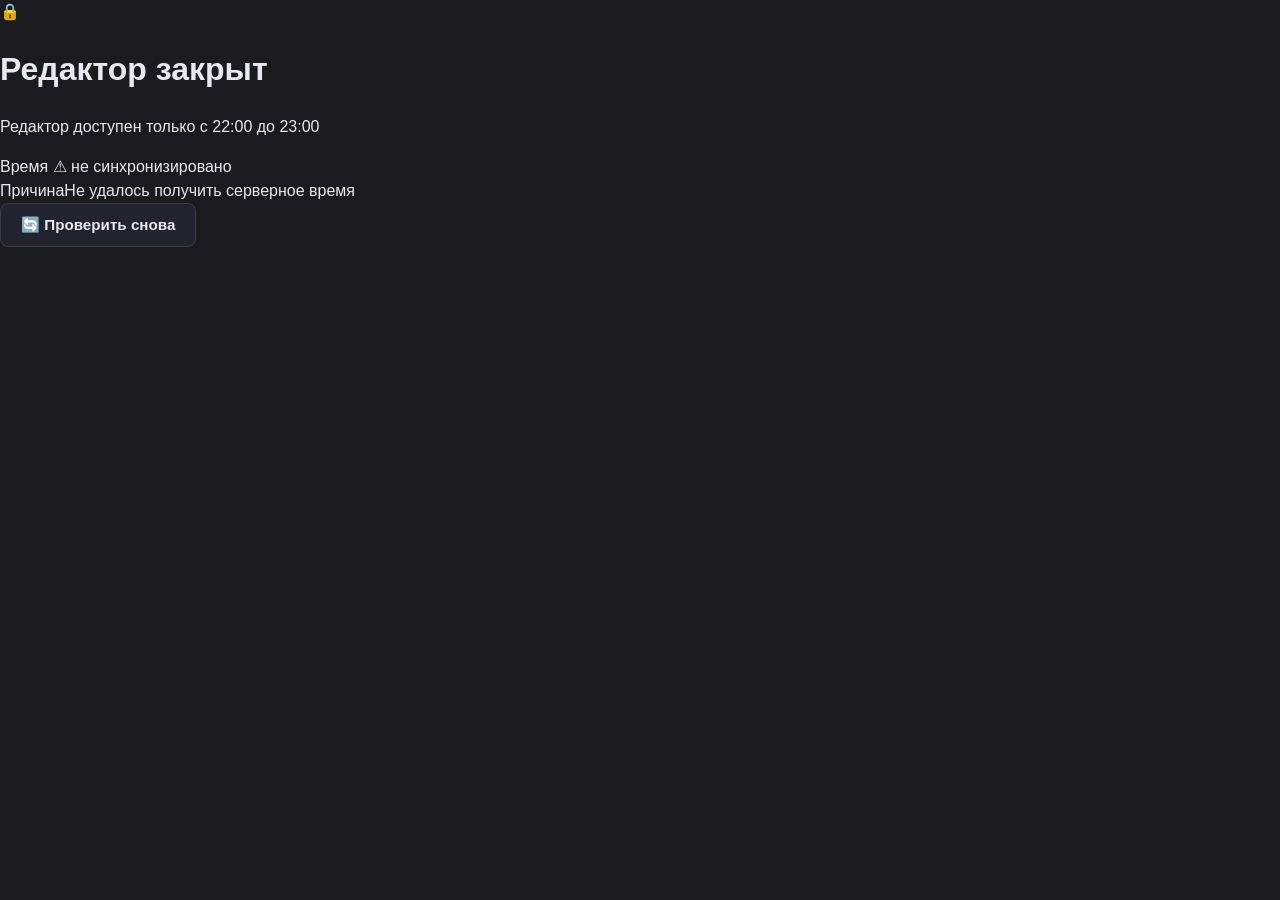
==== editor/index.html @ 266f0610 "Add files via upload 1" ====
<!DOCTYPE html>
<html lang="ru">
<head>
<meta charset="UTF-8">
<meta name="viewport" content="width=device-width, initial-scale=1.0, viewport-fit=cover">
<meta name="theme-color" content="#3454b4">
<title>Редактор правил доступа</title>
<link rel="stylesheet" href="editor.css">
</head>
<body>

<!-- ============================================ -->
<!-- ЭКРАН БЛОКИРОВКИ (показывается вне расписания) -->
<!-- ============================================ -->
<div id="lock-screen" class="lock-screen hidden">
    <div class="lock-card">
        <div class="lock-icon">🔒</div>
        <h1>Редактор закрыт</h1>
        <p id="lock-message">Редактор доступен только с 22:00 до 23:00</p>

        <div id="lock-details" class="lock-details"></div>

        <div id="lock-override" class="lock-override hidden">
            <input type="password" id="lock-password" placeholder="Пароль для входа" autocomplete="off">
            <button id="lock-submit" class="btn btn-primary">Открыть</button>
            <p id="lock-error" class="lock-error"></p>
        </div>

        <button id="lock-retry" class="btn btn-secondary">🔄 Проверить снова</button>
    </div>
</div>

<!-- ============================================ -->
<!-- РЕДАКТОР (скрыт до успешной проверки)         -->
<!-- ============================================ -->
<div id="editor-root" class="hidden">

    <header class="editor-header">
        <div class="editor-title">
            <span class="editor-logo">⚙️</span>
            <div>
                <h1>Редактор правил</h1>
                <p>Настройка сайтов, геоточек, расписаний, тестов</p>
            </div>
        </div>
        <div class="editor-toolbar">
            <button id="btn-import" class="btn btn-secondary">📥 Импорт</button>
            <button id="btn-export" class="btn btn-primary">📤 Экспорт</button>
            <button id="btn-preview" class="btn btn-secondary">👁 Предпросмотр</button>
        </div>
        <input type="file" id="file-import" accept=".json" multiple hidden>
    </header>

    <nav class="tabs-nav">
        <button class="tab-btn active" data-tab="sites">🌐 Сайты</button>
        <button class="tab-btn" data-tab="geopoints">📍 Геоточки</button>
        <button class="tab-btn" data-tab="schedules">🕐 Расписания</button>
        <button class="tab-btn" data-tab="testsets">📋 Наборы тестов</button>
        <button class="tab-btn" data-tab="tests">📚 Тесты</button>
        <button class="tab-btn" data-tab="password">🔒 Пароли</button>
    </nav>

    <main>
        <section id="tab-sites"     class="tab-panel active"></section>
        <section id="tab-geopoints" class="tab-panel"></section>
        <section id="tab-schedules" class="tab-panel"></section>
        <section id="tab-testsets"  class="tab-panel"></section>
        <section id="tab-tests"     class="tab-panel"></section>
        <section id="tab-password"  class="tab-panel"></section>
    </main>

    <div id="modal" class="modal hidden">
        <div class="modal-content">
            <button class="modal-close" id="modal-close">✕</button>
            <h2 id="modal-title"></h2>
            <form id="modal-form"></form>
        </div>
    </div>

    <div id="preview" class="modal hidden">
        <div class="modal-content wide">
            <button class="modal-close" id="preview-close">✕</button>
            <h2>Предпросмотр JSON</h2>
            <div id="preview-body"></div>
        </div>
    </div>

</div>

<!-- Тосты — вне editor-root, чтобы показываться и на экране блокировки -->
<div id="toast-root"></div>

<script src="editor.js"></script>
</body>
</html>
---- editor/editor.css ----
/* ============================================
   ПЕРЕМЕННЫЕ
   ============================================ */
:root {
    --bg: #1a1a1f;
    --bg-2: #232330;
    --card: #2a2a35;
    --card-hover: #34344a;
    --text: #e8e8f0;
    --muted: #9a9ab0;
    --dim: #6a6a80;
    --accent: #5b7cfa;
    --accent-hover: #4a6ae0;
    --success: #22c55e;
    --success-bg: rgba(34, 197, 94, 0.12);
    --warning: #fbbf24;
    --warning-bg: rgba(251, 191, 36, 0.12);
    --error: #ef4444;
    --error-bg: rgba(239, 68, 68, 0.12);
    --info: #60a5fa;
    --info-bg: rgba(96, 165, 250, 0.12);
    --border: #3a3a48;
    --shadow: 0 4px 16px rgba(0, 0, 0, 0.4);
    --radius: 12px;
    --radius-sm: 8px;
    --radius-xs: 6px;
    --transition: 0.2s cubic-bezier(0.4, 0, 0.2, 1);
    --safe-top: env(safe-area-inset-top, 0);
    --safe-bottom: env(safe-area-inset-bottom, 0);
}

* { box-sizing: border-box; -webkit-tap-highlight-color: transparent; }

html, body { height: 100%; }

body {
    font-family: -apple-system, BlinkMacSystemFont, 'Segoe UI', Roboto, sans-serif;
    background: var(--bg);
    color: var(--text);
    margin: 0;
    padding: 0;
    line-height: 1.5;
    -webkit-font-smoothing: antialiased;
    overflow-x: hidden;
}

.hidden { display: none !important; }

/* ============================================
   ВЕРХНЯЯ ПАНЕЛЬ
   ============================================ */
.app-header {
    position: sticky;
    top: 0;
    z-index: 50;
    background: var(--bg-2);
    border-bottom: 1px solid var(--border);
    padding: calc(12px + var(--safe-top)) 16px 12px;
    display: flex;
    justify-content: space-between;
    align-items: center;
}

.app-title {
    display: flex;
    align-items: center;
    gap: 8px;
    font-size: 1.1rem;
    font-weight: 700;
    color: #fff;
}

.app-logo { font-size: 1.3rem; }

.time-status {
    font-size: 0.72rem;
    font-family: ui-monospace, 'SF Mono', Consolas, monospace;
    padding: 4px 10px;
    border-radius: 12px;
    background: rgba(255,255,255,0.05);
    color: var(--muted);
    transition: all var(--transition);
}
.time-status.ok    { background: var(--success-bg); color: var(--success); }
.time-status.error { background: var(--error-bg);   color: var(--error); }

/* ============================================
   ВКЛАДКИ
   ============================================ */
.tabs-nav {
    position: sticky;
    top: calc(56px + var(--safe-top));
    z-index: 49;
    display: flex;
    background: var(--bg-2);
    border-bottom: 1px solid var(--border);
    overflow-x: auto;
    scrollbar-width: none;
}
.tabs-nav::-webkit-scrollbar { display: none; }

.nav-tab {
    flex: 1;
    min-width: 80px;
    padding: 12px 16px;
    background: transparent;
    border: none;
    border-bottom: 2px solid transparent;
    color: var(--muted);
    font-size: 0.85rem;
    font-weight: 600;
    cursor: pointer;
    font-family: inherit;
    white-space: nowrap;
    transition: all var(--transition);
}
.nav-tab:hover { color: var(--text); }
.nav-tab.active {
    color: var(--accent);
    border-bottom-color: var(--accent);
}

/* ============================================
   ЭКРАНЫ
   ============================================ */
.screen {
    display: none;
    padding: 16px;
    padding-bottom: calc(24px + var(--safe-bottom));
    max-width: 800px;
    margin: 0 auto;
    animation: fadeIn 0.2s ease;
}
.screen.active { display: block; }

.screen-full { max-width: 800px; margin: 0 auto; }

@keyframes fadeIn {
    from { opacity: 0; transform: translateY(4px); }
    to   { opacity: 1; transform: translateY(0); }
}

.screen-header { margin-bottom: 20px; }
.screen-header h1 {
    font-size: 1.4rem;
    color: #fff;
    margin: 0 0 4px;
}
.screen-header p {
    color: var(--muted);
    font-size: 0.9rem;
    margin: 0 0 8px;
}

/* ============================================
   АККОРДЕОН КАТЕГОРИЙ
   ============================================ */
.category-section {
    margin-bottom: 12px;
    border: 1px solid var(--border);
    border-radius: var(--radius);
    background: var(--card);
    overflow: hidden;
    transition: border-color var(--transition);
}
.category-section.open { border-color: var(--accent); }

.category-header {
    width: 100%;
    display: flex;
    align-items: center;
    gap: 12px;
    padding: 16px 18px;
    background: var(--card);
    color: #fff;
    border: none;
    font-size: 1rem;
    font-weight: 600;
    cursor: pointer;
    text-align: left;
    font-family: inherit;
    transition: background var(--transition);
}
.category-header:hover { background: var(--card-hover); }
.cat-icon { font-size: 1.2rem; }
.cat-name { flex: 1; }
.cat-count {
    font-size: 0.75rem;
    color: var(--muted);
    background: rgba(255,255,255,0.05);
    padding: 3px 8px;
    border-radius: 10px;
}
.arrow {
    font-size: 0.7rem;
    color: var(--accent);
    transition: transform 0.2s ease;
}
.category-section.open .arrow { transform: rotate(180deg); }

.topic-list {
    display: grid;
    grid-template-columns: repeat(auto-fill, minmax(240px, 1fr));
    gap: 8px;
    padding: 0 16px 16px;
    max-height: 2000px;
    overflow: hidden;
    transition: max-height 0.3s ease, padding 0.3s ease, opacity 0.3s ease;
    opacity: 1;
}
.topic-list.collapsed {
    max-height: 0;
    padding-top: 0;
    padding-bottom: 0;
    opacity: 0;
    pointer-events: none;
}

.topic-btn {
    display: flex;
    flex-direction: column;
    gap: 4px;
    background: var(--bg-2);
    color: var(--text);
    border: 1px solid var(--border);
    padding: 12px 14px;
    border-radius: var(--radius-sm);
    font-size: 0.9rem;
    font-weight: 500;
    cursor: pointer;
    text-align: left;
    font-family: inherit;
    transition: all var(--transition);
}
.topic-btn:hover {
    background: var(--card-hover);
    border-color: var(--accent);
    transform: translateY(-1px);
}
.topic-btn .topic-name { color: #fff; font-weight: 600; }
.topic-btn .topic-used-for {
    font-size: 0.72rem;
    color: var(--dim);
}
.topic-btn.passed {
    border-color: var(--success);
    background: var(--success-bg);
}
.topic-btn.passed .topic-name::after {
    content: ' ✓';
    color: var(--success);
}

/* ============================================
   КАРТОЧКИ САЙТОВ
   ============================================ */
.sites-list { display: flex; flex-direction: column; gap: 12px; }

.site-card {
    background: var(--card);
    border: 1px solid var(--border);
    border-radius: var(--radius);
    padding: 16px;
    transition: all var(--transition);
    position: relative;
}
.site-card:hover { border-color: var(--accent); }
.site-card.locked { opacity: 0.7; }
.site-card.ready { border-color: rgba(34, 197, 94, 0.4); }

.site-header {
    display: flex;
    gap: 12px;
    align-items: flex-start;
    margin-bottom: 12px;
}

.site-icon {
    font-size: 2rem;
    flex-shrink: 0;
    width: 48px;
    height: 48px;
    display: flex;
    align-items: center;
    justify-content: center;
    background: var(--bg-2);
    border-radius: var(--radius-sm);
}

.site-info { flex: 1; min-width: 0; }
.site-name {
    font-size: 1.05rem;
    font-weight: 600;
    color: #fff;
    margin-bottom: 4px;
    display: flex;
    align-items: center;
    gap: 8px;
    flex-wrap: wrap;
}
.site-url {
    font-size: 0.8rem;
    color: var(--dim);
    overflow: hidden;
    text-overflow: ellipsis;
    white-space: nowrap;
}

/* Статус-индикаторы */
.site-status {
    display: flex;
    flex-wrap: wrap;
    gap: 6px;
    margin-bottom: 12px;
}

.status-chip {
    display: inline-flex;
    align-items: center;
    gap: 4px;
    padding: 4px 10px;
    border-radius: 20px;
    font-size: 0.75rem;
    font-weight: 500;
    background: var(--bg-2);
    color: var(--muted);
    border: 1px solid var(--border);
}
.status-chip.ok      { background: var(--success-bg); color: var(--success); border-color: rgba(34,197,94,0.3); }
.status-chip.warn    { background: var(--warning-bg); color: var(--warning); border-color: rgba(251,191,36,0.3); }
.status-chip.error   { background: var(--error-bg);   color: var(--error);   border-color: rgba(239,68,68,0.3); }
.status-chip.info    { background: var(--info-bg);    color: var(--info);    border-color: rgba(96,165,250,0.3); }

/* Прогресс-бар лимита */
.limit-bar {
    height: 6px;
    background: var(--bg-2);
    border-radius: 3px;
    overflow: hidden;
    margin: 8px 0 12px;
    position: relative;
}
.limit-bar-fill {
    height: 100%;
    background: linear-gradient(90deg, var(--success), #16a34a);
    border-radius: 3px;
    transition: width 0.4s ease, background 0.3s;
    width: 0%;
}
.limit-bar-fill.warn  { background: linear-gradient(90deg, var(--warning), #d97706); }
.limit-bar-fill.over  { background: linear-gradient(90deg, var(--error), #b91c1c); }

/* Действия на карточке */
.site-actions {
    display: flex;
    gap: 8px;
    margin-top: 4px;
}

.site-open-btn {
    flex: 1;
    padding: 12px 20px;
    background: linear-gradient(135deg, #5b7cfa, #764ba2);
    color: #fff;
    border: none;
    border-radius: var(--radius-sm);
    font-weight: 600;
    font-size: 0.95rem;
    cursor: pointer;
    font-family: inherit;
    transition: all var(--transition);
}
.site-open-btn:hover:not(:disabled) {
    transform: translateY(-1px);
    box-shadow: 0 6px 20px rgba(91, 124, 250, 0.3);
}
.site-open-btn:disabled {
    background: #444;
    cursor: not-allowed;
    opacity: 0.6;
    transform: none;
    box-shadow: none;
}

.site-details-btn {
    padding: 12px 16px;
    background: var(--bg-2);
    color: var(--text);
    border: 1px solid var(--border);
    border-radius: var(--radius-sm);
    font-weight: 600;
    font-size: 0.9rem;
    cursor: pointer;
    font-family: inherit;
    transition: all var(--transition);
}
.site-details-btn:hover { background: var(--card-hover); border-color: var(--accent); }

/* ============================================
   СВОДКА
   ============================================ */
.summary-list { display: flex; flex-direction: column; gap: 10px; margin-bottom: 20px; }

.summary-item {
    background: var(--card);
    border: 1px solid var(--border);
    border-radius: var(--radius);
    padding: 14px;
    display: flex;
    align-items: center;
    gap: 12px;
}
.summary-icon { font-size: 1.5rem; flex-shrink: 0; }
.summary-body { flex: 1; min-width: 0; }
.summary-name { font-weight: 600; color: #fff; margin-bottom: 4px; }
.summary-stats {
    display: flex;
    justify-content: space-between;
    font-size: 0.8rem;
    color: var(--muted);
    margin-bottom: 6px;
}
.summary-bar {
    height: 4px;
    background: var(--bg-2);
    border-radius: 2px;
    overflow: hidden;
}
.summary-bar-fill {
    height: 100%;
    background: linear-gradient(90deg, var(--accent), #764ba2);
    transition: width 0.3s ease;
}
.summary-bar-fill.over { background: linear-gradient(90deg, var(--error), #b91c1c); }

.summary-empty {
    text-align: center;
    color: var(--dim);
    padding: 40px 20px;
    border: 1px dashed var(--border);
    border-radius: var(--radius);
}

.summary-total {
    background: var(--card);
    border: 1px solid var(--border);
    border-radius: var(--radius);
    padding: 16px;
    margin-bottom: 20px;
    display: flex;
    justify-content: space-between;
    align-items: center;
}
.summary-total-label { color: var(--muted); font-size: 0.9rem; }
.summary-total-value { font-size: 1.4rem; font-weight: 700; color: #fff; }

/* ============================================
   НАСТРОЙКИ
   ============================================ */
.settings-group {
    background: var(--card);
    border: 1px solid var(--border);
    border-radius: var(--radius);
    padding: 16px;
    margin-bottom: 16px;
}
.settings-group h3 {
    margin: 0 0 12px;
    font-size: 1rem;
    color: #fff;
}
.settings-group .hint {
    font-size: 0.8rem;
    color: var(--muted);
    margin: 0 0 12px;
}

.diag-row {
    display: flex;
    justify-content: space-between;
    gap: 12px;
    padding: 8px 0;
    border-bottom: 1px solid var(--border);
    font-size: 0.85rem;
}
.diag-row:last-child { border-bottom: none; }
.diag-row span { color: var(--muted); flex-shrink: 0; }
.diag-row code {
    font-family: ui-monospace, 'SF Mono', Consolas, monospace;
    color: var(--text);
    background: var(--bg-2);
    padding: 2px 8px;
    border-radius: 4px;
    font-size: 0.78rem;
    overflow: hidden;
    text-overflow: ellipsis;
    max-width: 60%;
    white-space: nowrap;
}

.mark-tests-list {
    display: flex;
    flex-direction: column;
    gap: 6px;
    max-height: 260px;
    overflow-y: auto;
}
.mark-test-row {
    display: flex;
    align-items: center;
    gap: 10px;
    padding: 8px 10px;
    background: var(--bg-2);
    border-radius: var(--radius-xs);
    font-size: 0.85rem;
}
.mark-test-row input { accent-color: var(--accent); }
.mark-test-row label { flex: 1; cursor: pointer; }

/* ============================================
   КНОПКИ
   ============================================ */
.btn {
    padding: 12px 20px;
    border: none;
    border-radius: var(--radius-sm);
    font-weight: 600;
    font-size: 0.95rem;
    cursor: pointer;
    font-family: inherit;
    transition: all var(--transition);
}
.btn-primary { background: var(--accent); color: #fff; }
.btn-primary:hover { background: var(--accent-hover); }
.btn-secondary { background: var(--bg-2); color: var(--text); border: 1px solid var(--border); }
.btn-secondary:hover { background: var(--card-hover); }
.btn-danger { background: var(--error-bg); color: var(--error); border: 1px solid rgba(239,68,68,0.3); }
.btn-danger:hover { background: rgba(239,68,68,0.2); }
.btn-full { width: 100%; margin-bottom: 8px; }

/* ============================================
   ЭКРАН ТЕСТА
   ============================================ */
.quiz-header {
    text-align: left;
    margin-bottom: 20px;
    padding-bottom: 16px;
    border-bottom: 1px solid var(--border);
}
.quiz-header h1 {
    margin: 10px 0 6px;
    font-size: 1.3rem;
    color: #fff;
}
.quiz-header p { font-size: 0.9rem; color: var(--muted); margin: 0; }

.back-btn {
    background: transparent;
    color: var(--muted);
    border: 1px solid var(--border);
    padding: 8px 14px;
    border-radius: var(--radius-sm);
    cursor: pointer;
    font-size: 0.85rem;
    font-family: inherit;
    transition: all var(--transition);
}
.back-btn:hover { background: var(--card); color: #fff; border-color: var(--accent); }

.question-card {
    background: var(--card);
    padding: 18px;
    border-radius: var(--radius);
    margin-bottom: 14px;
    border: 1px solid var(--border);
    animation: fadeIn 0.3s ease;
}
.question-card h3 { margin: 0 0 12px; color: #fff; font-size: 1rem; line-height: 1.4; }
.hint { font-size: 0.8rem; color: var(--dim); margin: 0 0 10px; font-style: italic; }

.option-label {
    display: flex;
    align-items: center;
    padding: 12px 14px;
    margin: 6px 0;
    background: var(--bg-2);
    border-radius: var(--radius-sm);
    cursor: pointer;
    transition: all var(--transition);
    border: 2px solid transparent;
    font-size: 0.92rem;
    user-select: none;
}
.option-label:hover { background: var(--card-hover); }
.option-label input {
    margin-right: 12px;
    cursor: pointer;
    width: 18px;
    height: 18px;
    accent-color: var(--accent);
    flex-shrink: 0;
}
.option-label span { flex: 1; line-height: 1.4; }
.option-label.correct   { border-color: var(--success); background: var(--success-bg); }
.option-label.incorrect { border-color: var(--error);   background: var(--error-bg); }
.option-label input:disabled { cursor: not-allowed; }

.actions { display: flex; gap: 10px; margin-top: 20px; }
.actions button {
    flex: 1;
    padding: 14px;
    font-size: 1rem;
    font-weight: 700;
    border: none;
    border-radius: var(--radius-sm);
    cursor: pointer;
    font-family: inherit;
    transition: all var(--transition);
}
#check-btn { background: var(--accent); color: #fff; }
#check-btn:hover:not(:disabled) { background: var(--accent-hover); }
#check-btn:disabled { background: #555; cursor: not-allowed; opacity: 0.7; }
#reset-btn { background: var(--bg-2); color: var(--text); border: 1px solid var(--border); }
#reset-btn:hover { background: var(--card-hover); }

#result-container {
    margin-top: 24px;
    background: var(--card);
    padding: 20px;
    border-radius: var(--radius);
    border: 1px solid var(--border);
    animation: fadeIn 0.4s ease;
}
#result-container h2 { text-align: center; color: #fff; margin: 0 0 16px; font-size: 1.2rem; }
#score-display {
    font-size: 1.1rem;
    text-align: center;
    margin-bottom: 20px;
    color: #fff;
    padding: 16px;
    background: var(--info-bg);
    border-radius: var(--radius-sm);
    border: 1px solid rgba(96,165,250,0.3);
}
#score-display span { color: var(--accent); font-weight: 700; font-size: 1.3rem; }

.result-item {
    padding: 12px;
    border-radius: var(--radius-sm);
    margin-bottom: 10px;
    border-left: 4px solid #ccc;
    background: rgba(255,255,255,0.03);
}
.result-item:last-child { margin-bottom: 0; }
.result-item.success { border-left-color: var(--success); background: var(--success-bg); }
.result-item.fail    { border-left-color: var(--error);   background: var(--error-bg); }
.result-item p { margin: 0 0 4px; font-size: 0.9rem; line-height: 1.5; }
.result-item p:last-child { margin-bottom: 0; }
.result-item strong { color: #fff; }
.explanation {
    font-size: 0.85rem !important;
    color: var(--muted);
    font-style: italic;
    margin-top: 6px !important;
    padding-top: 6px;
    border-top: 1px solid rgba(255,255,255,0.1);
}

/* ============================================
   МОДАЛКИ
   ============================================ */
.modal-overlay {
    position: fixed;
    inset: 0;
    background: rgba(0,0,0,0.75);
    backdrop-filter: blur(4px);
    -webkit-backdrop-filter: blur(4px);
    display: flex;
    align-items: center;
    justify-content: center;
    padding: 16px;
    padding-bottom: calc(16px + var(--safe-bottom));
    z-index: 9999;
    animation: fadeIn 0.15s ease;
    overflow-y: auto;
}

.modal-card {
    background: var(--card);
    border: 1px solid var(--border);
    border-radius: var(--radius);
    padding: 22px;
    width: 100%;
    max-width: 420px;
    box-shadow: var(--shadow);
    animation: slideUp 0.2s cubic-bezier(0.4, 0, 0.2, 1);
    margin: auto;
}

@keyframes slideUp {
    from { opacity: 0; transform: translateY(20px); }
    to   { opacity: 1; transform: translateY(0); }
}

.modal-header {
    display: flex;
    align-items: center;
    gap: 12px;
    margin-bottom: 16px;
}
.modal-icon {
    font-size: 2rem;
    width: 52px;
    height: 52px;
    display: flex;
    align-items: center;
    justify-content: center;
    background: var(--bg-2);
    border-radius: var(--radius-sm);
    flex-shrink: 0;
}
.modal-title {
    font-size: 1.1rem;
    font-weight: 700;
    color: #fff;
    margin: 0 0 2px;
}
.modal-subtitle {
    font-size: 0.8rem;
    color: var(--muted);
    margin: 0;
}

.modal-body { margin-bottom: 16px; }

.modal-info-row {
    display: flex;
    justify-content: space-between;
    gap: 12px;
    padding: 8px 0;
    font-size: 0.85rem;
    border-bottom: 1px solid var(--border);
}
.modal-info-row:last-child { border-bottom: none; }
.modal-info-row span { color: var(--muted); }
.modal-info-row strong { color: var(--text); font-weight: 600; text-align: right; }
.modal-info-row strong.ok    { color: var(--success); }
.modal-info-row strong.error { color: var(--error); }
.modal-info-row strong.warn  { color: var(--warning); }

.modal-input {
    width: 100%;
    padding: 14px 16px;
    background: var(--bg-2);
    color: #fff;
    border: 1px solid var(--border);
    border-radius: var(--radius-sm);
    font-size: 1.05rem;
    font-family: ui-monospace, 'SF Mono', Consolas, monospace;
    letter-spacing: 0.1em;
    text-align: center;
}
.modal-input:focus {
    outline: none;
    border-color: var(--accent);
    background: var(--bg);
    box-shadow: 0 0 0 3px rgba(91,124,250,0.15);
}

.modal-hint {
    color: var(--muted);
    font-size: 0.82rem;
    margin: 8px 0 0;
    text-align: center;
    font-style: italic;
}

.modal-error {
    color: var(--error);
    font-size: 0.85rem;
    min-height: 1.2em;
    margin: 10px 0 0;
    text-align: center;
}
.modal-error:empty { margin: 0; }

.modal-attempts {
    display: flex;
    justify-content: center;
    gap: 6px;
    margin: 12px 0 0;
}
.attempt-dot {
    width: 8px;
    height: 8px;
    border-radius: 50%;
    background: var(--border);
    transition: background var(--transition);
}
.attempt-dot.used { background: var(--error); }

.modal-actions {
    display: flex;
    gap: 10px;
    margin-top: 18px;
}
.modal-actions button {
    flex: 1;
    padding: 12px;
    border: none;
    border-radius: var(--radius-sm);
    font-weight: 700;
    font-size: 0.95rem;
    cursor: pointer;
    font-family: inherit;
    transition: all var(--transition);
}
.modal-btn-secondary { background: var(--bg-2); color: var(--text); border: 1px solid var(--border); }
.modal-btn-secondary:hover { background: var(--card-hover); }
.modal-btn-primary { background: var(--accent); color: #fff; }
.modal-btn-primary:hover { background: var(--accent-hover); }

/* ============================================
   ТОСТЫ
   ============================================ */
#toast-root {
    position: fixed;
    bottom: calc(16px + var(--safe-bottom));
    left: 50%;
    transform: translateX(-50%);
    z-index: 10000;
    display: flex;
    flex-direction: column-reverse;
    gap: 8px;
    pointer-events: none;
    max-width: calc(100% - 32px);
}

.toast {
    background: var(--card);
    border: 1px solid var(--border);
    border-left: 4px solid var(--accent);
    border-radius: var(--radius-sm);
    padding: 12px 16px;
    box-shadow: var(--shadow);
    font-size: 0.9rem;
    color: var(--text);
    animation: toastIn 0.3s cubic-bezier(0.4, 0, 0.2, 1);
    pointer-events: auto;
    max-width: 400px;
}
.toast.success { border-left-color: var(--success); }
.toast.error   { border-left-color: var(--error); }
.toast.warn    { border-left-color: var(--warning); }
.toast.info    { border-left-color: var(--info); }

@keyframes toastIn {
    from { opacity: 0; transform: translateY(20px); }
    to   { opacity: 1; transform: translateY(0); }
}
.toast.hiding {
    animation: toastOut 0.2s ease forwards;
}
@keyframes toastOut {
    to { opacity: 0; transform: translateY(10px); }
}

/* ============================================
   АДАПТИВНОСТЬ
   ============================================ */
@media (max-width: 480px) {
    .screen { padding: 12px; }
    .screen-header h1 { font-size: 1.2rem; }
    .topic-list { grid-template-columns: 1fr; }
    .site-icon { width: 40px; height: 40px; font-size: 1.6rem; }
    .site-actions { flex-direction: column; }
    .modal-card { padding: 18px; }
    .actions { flex-direction: column; }
    .nav-tab { padding: 10px 12px; font-size: 0.8rem; }
}

/* ============================================
   СКРОЛЛБАР
   ============================================ */
::-webkit-scrollbar { width: 8px; height: 8px; }
::-webkit-scrollbar-track { background: transparent; }
::-webkit-scrollbar-thumb { background: var(--border); border-radius: 4px; }
::-webkit-scrollbar-thumb:hover { background: #555; }
::selection { background: var(--accent); color: white; }
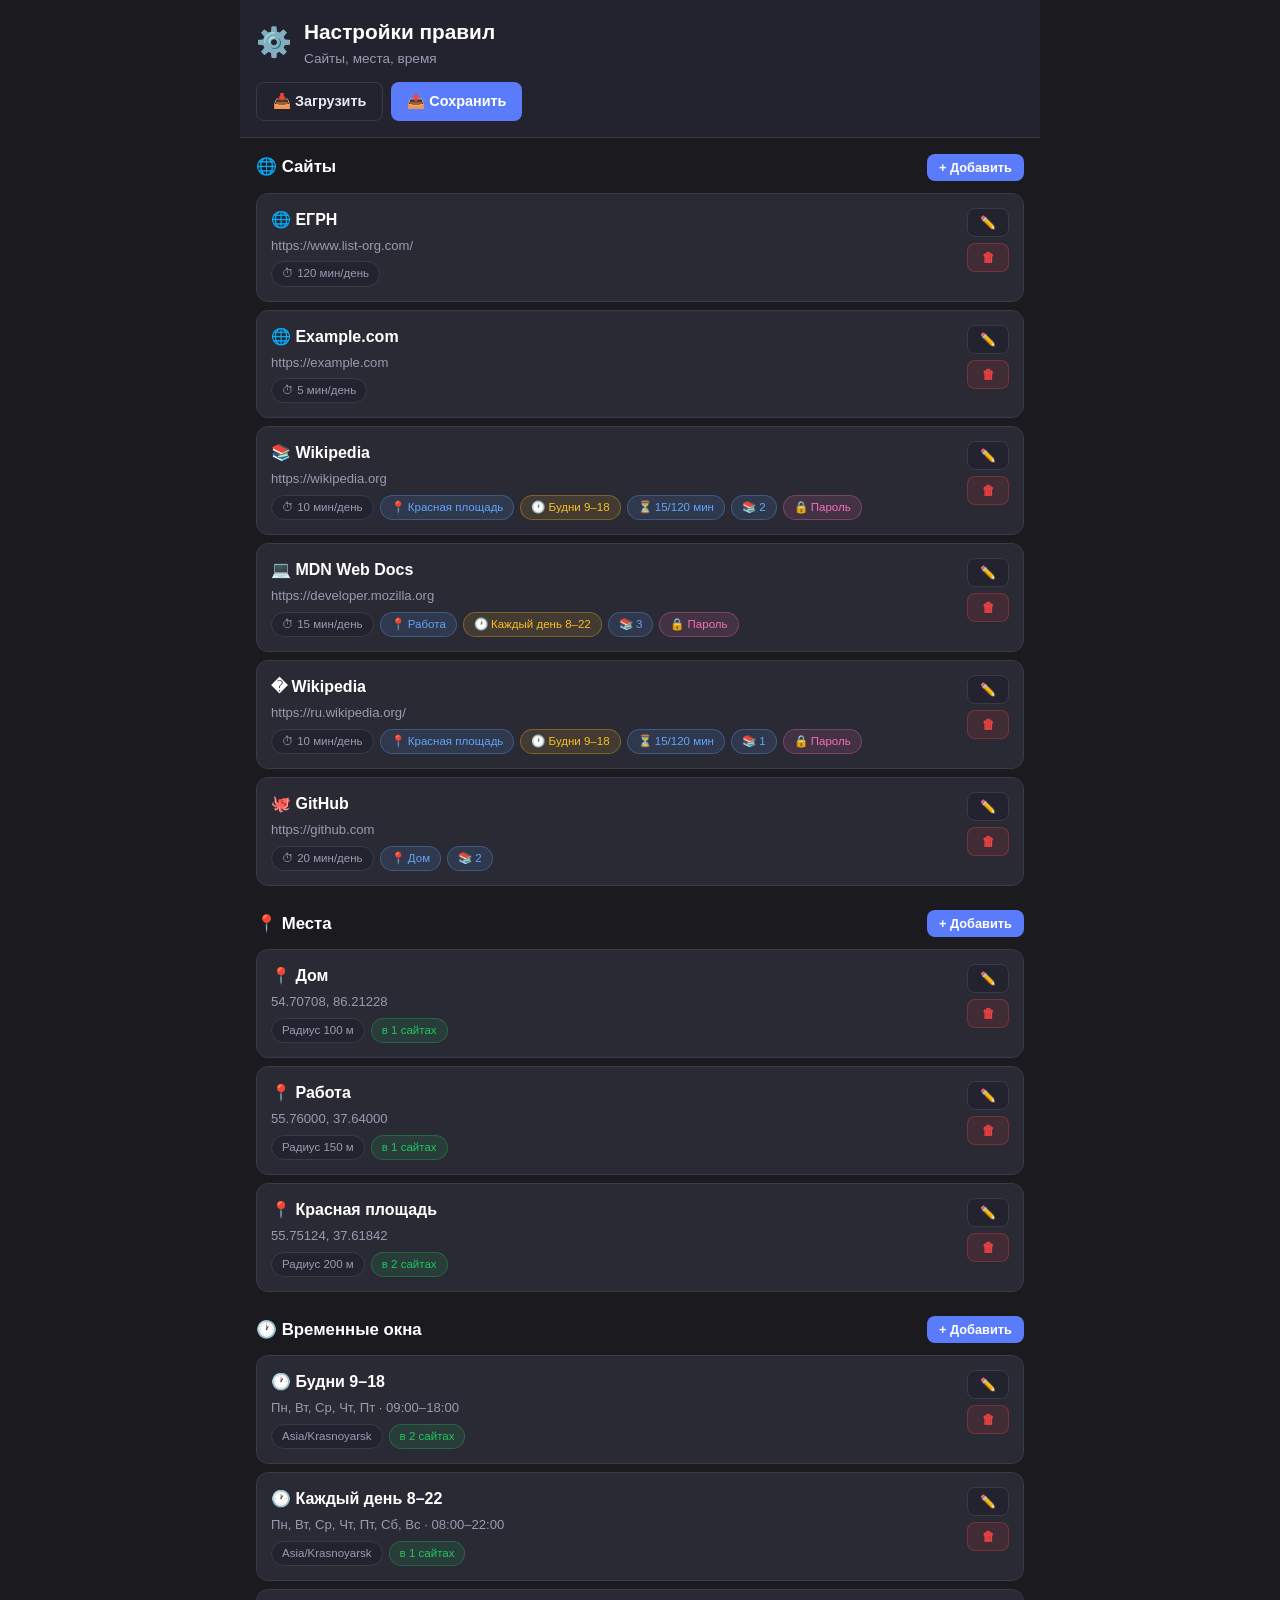
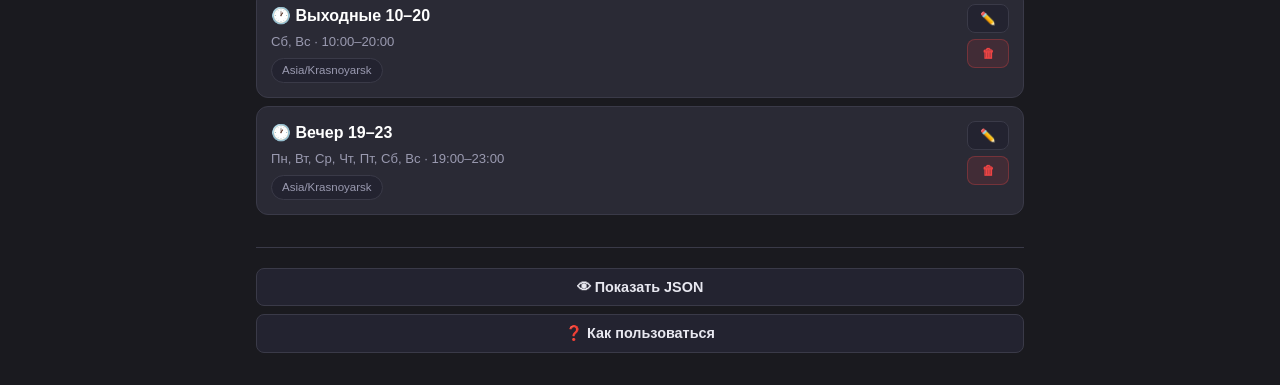
==== commit b79f8e57: "Add files via upload 1" ====
--- a/editor/index.html
+++ b/editor/index.html
@@ -4,90 +4,126 @@
 <meta charset="UTF-8">
 <meta name="viewport" content="width=device-width, initial-scale=1.0, viewport-fit=cover">
 <meta name="theme-color" content="#3454b4">
-<title>Редактор правил доступа</title>
+<title>Настройки правил</title>
 <link rel="stylesheet" href="editor.css">
 </head>
 <body>
 
-<!-- ============================================ -->
-<!-- ЭКРАН БЛОКИРОВКИ (показывается вне расписания) -->
-<!-- ============================================ -->
-<div id="lock-screen" class="lock-screen hidden">
-    <div class="lock-card">
-        <div class="lock-icon">🔒</div>
-        <h1>Редактор закрыт</h1>
-        <p id="lock-message">Редактор доступен только с 22:00 до 23:00</p>
+<header class="header">
+    <div class="header-title">
+        <span class="header-logo">⚙️</span>
+        <div>
+            <h1>Настройки правил</h1>
+            <p>Сайты, места, время</p>
+        </div>
+    </div>
+    <div class="header-toolbar">
+        <button id="btn-import" class="btn btn-secondary">📥 Загрузить</button>
+        <button id="btn-export" class="btn btn-primary">📤 Сохранить</button>
+    </div>
+    <input type="file" id="file-import" accept=".json" hidden>
+</header>
 
-        <div id="lock-details" class="lock-details"></div>
+<main class="main">
 
-        <div id="lock-override" class="lock-override hidden">
-            <input type="password" id="lock-password" placeholder="Пароль для входа" autocomplete="off">
-            <button id="lock-submit" class="btn btn-primary">Открыть</button>
-            <p id="lock-error" class="lock-error"></p>
+    <!-- ============ САЙТЫ ============ -->
+    <section class="section">
+        <div class="section-header">
+            <h2>🌐 Сайты</h2>
+            <button id="add-site" class="btn btn-small btn-primary">+ Добавить</button>
         </div>
+        <div id="sites-list" class="list"></div>
+    </section>
 
-        <button id="lock-retry" class="btn btn-secondary">🔄 Проверить снова</button>
+    <!-- ============ МЕСТА ============ -->
+    <section class="section">
+        <div class="section-header">
+            <h2>📍 Места</h2>
+            <button id="add-location" class="btn btn-small btn-primary">+ Добавить</button>
+        </div>
+        <div id="locations-list" class="list"></div>
+    </section>
+
+    <!-- ============ ВРЕМЕННЫЕ ОКНА ============ -->
+    <section class="section">
+        <div class="section-header">
+            <h2>🕐 Временные окна</h2>
+            <button id="add-window" class="btn btn-small btn-primary">+ Добавить</button>
+        </div>
+        <div id="windows-list" class="list"></div>
+    </section>
+
+    <div class="actions-bottom">
+        <button id="btn-preview" class="btn btn-secondary btn-full">👁 Показать JSON</button>
+        <button id="btn-help" class="btn btn-secondary btn-full">❓ Как пользоваться</button>
+    </div>
+
+</main>
+
+<!-- ============ МОДАЛКА ФОРМЫ ============ -->
+<div id="modal" class="modal hidden">
+    <div class="modal-content">
+        <div class="modal-header">
+            <h2 id="modal-title"></h2>
+            <button id="modal-close" class="modal-close">✕</button>
+        </div>
+        <div id="modal-body"></div>
     </div>
 </div>
 
-<!-- ============================================ -->
-<!-- РЕДАКТОР (скрыт до успешной проверки)         -->
-<!-- ============================================ -->
-<div id="editor-root" class="hidden">
+<!-- ============ МОДАЛКА ПРЕДПРОСМОТРА ============ -->
+<div id="preview" class="modal hidden">
+    <div class="modal-content wide">
+        <div class="modal-header">
+            <h2>rules.json</h2>
+            <button id="preview-close" class="modal-close">✕</button>
+        </div>
+        <pre id="preview-body"></pre>
+        <button id="preview-copy" class="btn btn-secondary btn-full">📋 Скопировать</button>
+    </div>
+</div>
 
-    <header class="editor-header">
-        <div class="editor-title">
-            <span class="editor-logo">⚙️</span>
-            <div>
-                <h1>Редактор правил</h1>
-                <p>Настройка сайтов, геоточек, расписаний, тестов</p>
-            </div>
+<!-- ============ МОДАЛКА ПОМОЩИ ============ -->
+<div id="help" class="modal hidden">
+    <div class="modal-content">
+        <div class="modal-header">
+            <h2>❓ Как пользоваться</h2>
+            <button id="help-close" class="modal-close">✕</button>
         </div>
-        <div class="editor-toolbar">
-            <button id="btn-import" class="btn btn-secondary">📥 Импорт</button>
-            <button id="btn-export" class="btn btn-primary">📤 Экспорт</button>
-            <button id="btn-preview" class="btn btn-secondary">👁 Предпросмотр</button>
-        </div>
-        <input type="file" id="file-import" accept=".json" multiple hidden>
-    </header>
+        <div class="help-body">
+            <h3>Что это</h3>
+            <p>Редактор правил доступа к сайтам. Здесь настраивается: какие сайты доступны, где, когда, на сколько минут.</p>
 
-    <nav class="tabs-nav">
-        <button class="tab-btn active" data-tab="sites">🌐 Сайты</button>
-        <button class="tab-btn" data-tab="geopoints">📍 Геоточки</button>
-        <button class="tab-btn" data-tab="schedules">🕐 Расписания</button>
-        <button class="tab-btn" data-tab="testsets">📋 Наборы тестов</button>
-        <button class="tab-btn" data-tab="tests">📚 Тесты</button>
-        <button class="tab-btn" data-tab="password">🔒 Пароли</button>
-    </nav>
+            <h3>3 шага</h3>
+            <ol>
+                <li><strong>Места</strong> — добавьте точки (Дом, Работа) с координатами и радиусом</li>
+                <li><strong>Временные окна</strong> — добавьте расписания (Будни 9–18, Вечер)</li>
+                <li><strong>Сайты</strong> — добавьте сайты и выберите, где и когда они открываются</li>
+            </ol>
 
-    <main>
-        <section id="tab-sites"     class="tab-panel active"></section>
-        <section id="tab-geopoints" class="tab-panel"></section>
-        <section id="tab-schedules" class="tab-panel"></section>
-        <section id="tab-testsets"  class="tab-panel"></section>
-        <section id="tab-tests"     class="tab-panel"></section>
-        <section id="tab-password"  class="tab-panel"></section>
-    </main>
+            <h3>Как сохранить</h3>
+            <ol>
+                <li>Нажмите <strong>📤 Сохранить</strong> — скачается <code>rules.json</code></li>
+                <li>Откройте GitHub → <code>access/rules.json</code> → ✏️ Edit</li>
+                <li>Вставьте новый JSON → Commit changes</li>
+                <li>Через 1–2 минуты правила применятся</li>
+            </ol>
 
-    <div id="modal" class="modal hidden">
-        <div class="modal-content">
-            <button class="modal-close" id="modal-close">✕</button>
-            <h2 id="modal-title"></h2>
-            <form id="modal-form"></form>
+            <h3>Пароли</h3>
+            <p>В форме сайта есть раздел «Пароль». Введите:</p>
+            <ul>
+                <li><strong>Основной пароль</strong> — откроет настоящий сайт</li>
+                <li><strong>Подставной пароль</strong> — откроет decoy-сайт (например, «Погода»)</li>
+            </ul>
+            <p>Так, если кто-то заставит вас ввести пароль — вводите подставной, и он увидит безобидный сайт.</p>
+
+            <h3>Интервальный доступ</h3>
+            <p>Можно задать: «каждые 2 часа окно 15 минут». Тогда сайт открывается 00:00–00:15, 02:00–02:15 и т.д.</p>
         </div>
     </div>
-
-    <div id="preview" class="modal hidden">
-        <div class="modal-content wide">
-            <button class="modal-close" id="preview-close">✕</button>
-            <h2>Предпросмотр JSON</h2>
-            <div id="preview-body"></div>
-        </div>
-    </div>
-
 </div>
 
-<!-- Тосты — вне editor-root, чтобы показываться и на экране блокировки -->
+<!-- ============ ТОСТЫ ============ -->
 <div id="toast-root"></div>
 
 <script src="editor.js"></script>
--- a/editor/editor.css
+++ b/editor/editor.css
@@ -1,5 +1,5 @@
 /* ============================================
-   ПЕРЕМЕННЫЕ
+   ОБЩЕЕ
    ============================================ */
 :root {
     --bg: #1a1a1f;
@@ -20,18 +20,14 @@
     --info: #60a5fa;
     --info-bg: rgba(96, 165, 250, 0.12);
     --border: #3a3a48;
-    --shadow: 0 4px 16px rgba(0, 0, 0, 0.4);
     --radius: 12px;
     --radius-sm: 8px;
     --radius-xs: 6px;
-    --transition: 0.2s cubic-bezier(0.4, 0, 0.2, 1);
     --safe-top: env(safe-area-inset-top, 0);
     --safe-bottom: env(safe-area-inset-bottom, 0);
 }
 
 * { box-sizing: border-box; -webkit-tap-highlight-color: transparent; }
-
-html, body { height: 100%; }
 
 body {
     font-family: -apple-system, BlinkMacSystemFont, 'Segoe UI', Roboto, sans-serif;
@@ -41,255 +37,75 @@
     padding: 0;
     line-height: 1.5;
     -webkit-font-smoothing: antialiased;
-    overflow-x: hidden;
 }
 
 .hidden { display: none !important; }
 
 /* ============================================
-   ВЕРХНЯЯ ПАНЕЛЬ
-   ============================================ */
-.app-header {
-    position: sticky;
-    top: 0;
-    z-index: 50;
+   HEADER
+   ============================================ */
+.header {
     background: var(--bg-2);
     border-bottom: 1px solid var(--border);
-    padding: calc(12px + var(--safe-top)) 16px 12px;
-    display: flex;
-    justify-content: space-between;
-    align-items: center;
-}
-
-.app-title {
-    display: flex;
-    align-items: center;
-    gap: 8px;
-    font-size: 1.1rem;
-    font-weight: 700;
-    color: #fff;
-}
-
-.app-logo { font-size: 1.3rem; }
-
-.time-status {
-    font-size: 0.72rem;
-    font-family: ui-monospace, 'SF Mono', Consolas, monospace;
-    padding: 4px 10px;
-    border-radius: 12px;
-    background: rgba(255,255,255,0.05);
-    color: var(--muted);
-    transition: all var(--transition);
-}
-.time-status.ok    { background: var(--success-bg); color: var(--success); }
-.time-status.error { background: var(--error-bg);   color: var(--error); }
-
-/* ============================================
-   ВКЛАДКИ
-   ============================================ */
-.tabs-nav {
-    position: sticky;
-    top: calc(56px + var(--safe-top));
-    z-index: 49;
-    display: flex;
-    background: var(--bg-2);
-    border-bottom: 1px solid var(--border);
-    overflow-x: auto;
-    scrollbar-width: none;
-}
-.tabs-nav::-webkit-scrollbar { display: none; }
-
-.nav-tab {
-    flex: 1;
-    min-width: 80px;
-    padding: 12px 16px;
-    background: transparent;
-    border: none;
-    border-bottom: 2px solid transparent;
-    color: var(--muted);
-    font-size: 0.85rem;
-    font-weight: 600;
-    cursor: pointer;
-    font-family: inherit;
-    white-space: nowrap;
-    transition: all var(--transition);
-}
-.nav-tab:hover { color: var(--text); }
-.nav-tab.active {
-    color: var(--accent);
-    border-bottom-color: var(--accent);
-}
-
-/* ============================================
-   ЭКРАНЫ
-   ============================================ */
-.screen {
-    display: none;
+    padding: calc(16px + var(--safe-top)) 16px 16px;
+    max-width: 800px;
+    margin: 0 auto;
+}
+.header-title {
+    display: flex;
+    gap: 12px;
+    align-items: center;
+    margin-bottom: 12px;
+}
+.header-logo { font-size: 1.8rem; }
+.header-title h1 { margin: 0; font-size: 1.3rem; color: #fff; }
+.header-title p { margin: 2px 0 0; font-size: 0.85rem; color: var(--muted); }
+.header-toolbar { display: flex; gap: 8px; flex-wrap: wrap; }
+
+/* ============================================
+   MAIN
+   ============================================ */
+.main {
+    max-width: 800px;
+    margin: 0 auto;
     padding: 16px;
     padding-bottom: calc(24px + var(--safe-bottom));
-    max-width: 800px;
-    margin: 0 auto;
-    animation: fadeIn 0.2s ease;
-}
-.screen.active { display: block; }
-
-.screen-full { max-width: 800px; margin: 0 auto; }
-
-@keyframes fadeIn {
-    from { opacity: 0; transform: translateY(4px); }
-    to   { opacity: 1; transform: translateY(0); }
-}
-
-.screen-header { margin-bottom: 20px; }
-.screen-header h1 {
-    font-size: 1.4rem;
+}
+
+.section {
+    margin-bottom: 24px;
+}
+.section-header {
+    display: flex;
+    justify-content: space-between;
+    align-items: center;
+    margin-bottom: 12px;
+}
+.section-header h2 {
+    margin: 0;
+    font-size: 1.05rem;
     color: #fff;
-    margin: 0 0 4px;
-}
-.screen-header p {
-    color: var(--muted);
-    font-size: 0.9rem;
-    margin: 0 0 8px;
-}
-
-/* ============================================
-   АККОРДЕОН КАТЕГОРИЙ
-   ============================================ */
-.category-section {
-    margin-bottom: 12px;
+}
+
+/* ============================================
+   КАРТОЧКИ
+   ============================================ */
+.list { display: flex; flex-direction: column; gap: 8px; }
+
+.card {
+    background: var(--card);
     border: 1px solid var(--border);
     border-radius: var(--radius);
-    background: var(--card);
-    overflow: hidden;
-    transition: border-color var(--transition);
-}
-.category-section.open { border-color: var(--accent); }
-
-.category-header {
-    width: 100%;
-    display: flex;
-    align-items: center;
-    gap: 12px;
-    padding: 16px 18px;
-    background: var(--card);
-    color: #fff;
-    border: none;
-    font-size: 1rem;
-    font-weight: 600;
-    cursor: pointer;
-    text-align: left;
-    font-family: inherit;
-    transition: background var(--transition);
-}
-.category-header:hover { background: var(--card-hover); }
-.cat-icon { font-size: 1.2rem; }
-.cat-name { flex: 1; }
-.cat-count {
-    font-size: 0.75rem;
-    color: var(--muted);
-    background: rgba(255,255,255,0.05);
-    padding: 3px 8px;
-    border-radius: 10px;
-}
-.arrow {
-    font-size: 0.7rem;
-    color: var(--accent);
-    transition: transform 0.2s ease;
-}
-.category-section.open .arrow { transform: rotate(180deg); }
-
-.topic-list {
-    display: grid;
-    grid-template-columns: repeat(auto-fill, minmax(240px, 1fr));
-    gap: 8px;
-    padding: 0 16px 16px;
-    max-height: 2000px;
-    overflow: hidden;
-    transition: max-height 0.3s ease, padding 0.3s ease, opacity 0.3s ease;
-    opacity: 1;
-}
-.topic-list.collapsed {
-    max-height: 0;
-    padding-top: 0;
-    padding-bottom: 0;
-    opacity: 0;
-    pointer-events: none;
-}
-
-.topic-btn {
-    display: flex;
-    flex-direction: column;
-    gap: 4px;
-    background: var(--bg-2);
-    color: var(--text);
-    border: 1px solid var(--border);
-    padding: 12px 14px;
-    border-radius: var(--radius-sm);
-    font-size: 0.9rem;
-    font-weight: 500;
-    cursor: pointer;
-    text-align: left;
-    font-family: inherit;
-    transition: all var(--transition);
-}
-.topic-btn:hover {
-    background: var(--card-hover);
-    border-color: var(--accent);
-    transform: translateY(-1px);
-}
-.topic-btn .topic-name { color: #fff; font-weight: 600; }
-.topic-btn .topic-used-for {
-    font-size: 0.72rem;
-    color: var(--dim);
-}
-.topic-btn.passed {
-    border-color: var(--success);
-    background: var(--success-bg);
-}
-.topic-btn.passed .topic-name::after {
-    content: ' ✓';
-    color: var(--success);
-}
-
-/* ============================================
-   КАРТОЧКИ САЙТОВ
-   ============================================ */
-.sites-list { display: flex; flex-direction: column; gap: 12px; }
-
-.site-card {
-    background: var(--card);
-    border: 1px solid var(--border);
-    border-radius: var(--radius);
-    padding: 16px;
-    transition: all var(--transition);
-    position: relative;
-}
-.site-card:hover { border-color: var(--accent); }
-.site-card.locked { opacity: 0.7; }
-.site-card.ready { border-color: rgba(34, 197, 94, 0.4); }
-
-.site-header {
+    padding: 14px;
     display: flex;
     gap: 12px;
     align-items: flex-start;
-    margin-bottom: 12px;
-}
-
-.site-icon {
-    font-size: 2rem;
-    flex-shrink: 0;
-    width: 48px;
-    height: 48px;
-    display: flex;
-    align-items: center;
-    justify-content: center;
-    background: var(--bg-2);
-    border-radius: var(--radius-sm);
-}
-
-.site-info { flex: 1; min-width: 0; }
-.site-name {
-    font-size: 1.05rem;
+    transition: border-color 0.15s;
+    cursor: pointer;
+}
+.card:hover { border-color: var(--accent); }
+.card-body { flex: 1; min-width: 0; }
+.card-title {
     font-weight: 600;
     color: #fff;
     margin-bottom: 4px;
@@ -298,237 +114,61 @@
     gap: 8px;
     flex-wrap: wrap;
 }
-.site-url {
-    font-size: 0.8rem;
-    color: var(--dim);
-    overflow: hidden;
-    text-overflow: ellipsis;
-    white-space: nowrap;
-}
-
-/* Статус-индикаторы */
-.site-status {
+.card-sub {
+    font-size: 0.82rem;
+    color: var(--muted);
+    word-break: break-word;
+    margin-bottom: 6px;
+}
+.card-badges {
     display: flex;
     flex-wrap: wrap;
     gap: 6px;
-    margin-bottom: 12px;
-}
-
-.status-chip {
+}
+.card-actions {
+    display: flex;
+    flex-direction: column;
+    gap: 6px;
+    flex-shrink: 0;
+}
+
+.badge {
     display: inline-flex;
     align-items: center;
     gap: 4px;
-    padding: 4px 10px;
+    padding: 3px 10px;
     border-radius: 20px;
-    font-size: 0.75rem;
-    font-weight: 500;
+    font-size: 0.72rem;
     background: var(--bg-2);
     color: var(--muted);
     border: 1px solid var(--border);
 }
-.status-chip.ok      { background: var(--success-bg); color: var(--success); border-color: rgba(34,197,94,0.3); }
-.status-chip.warn    { background: var(--warning-bg); color: var(--warning); border-color: rgba(251,191,36,0.3); }
-.status-chip.error   { background: var(--error-bg);   color: var(--error);   border-color: rgba(239,68,68,0.3); }
-.status-chip.info    { background: var(--info-bg);    color: var(--info);    border-color: rgba(96,165,250,0.3); }
-
-/* Прогресс-бар лимита */
-.limit-bar {
-    height: 6px;
-    background: var(--bg-2);
-    border-radius: 3px;
-    overflow: hidden;
-    margin: 8px 0 12px;
-    position: relative;
-}
-.limit-bar-fill {
-    height: 100%;
-    background: linear-gradient(90deg, var(--success), #16a34a);
-    border-radius: 3px;
-    transition: width 0.4s ease, background 0.3s;
-    width: 0%;
-}
-.limit-bar-fill.warn  { background: linear-gradient(90deg, var(--warning), #d97706); }
-.limit-bar-fill.over  { background: linear-gradient(90deg, var(--error), #b91c1c); }
-
-/* Действия на карточке */
-.site-actions {
-    display: flex;
-    gap: 8px;
-    margin-top: 4px;
-}
-
-.site-open-btn {
-    flex: 1;
-    padding: 12px 20px;
-    background: linear-gradient(135deg, #5b7cfa, #764ba2);
-    color: #fff;
+.badge-ok    { background: var(--success-bg); color: var(--success); border-color: rgba(34,197,94,0.3); }
+.badge-warn  { background: var(--warning-bg); color: var(--warning); border-color: rgba(251,191,36,0.3); }
+.badge-info  { background: var(--info-bg);    color: var(--info);    border-color: rgba(96,165,250,0.3); }
+.badge-pwd   { background: rgba(244,114,182,0.12); color: #f472b6; border-color: rgba(244,114,182,0.3); }
+
+.empty {
+    color: var(--dim);
+    text-align: center;
+    padding: 24px 16px;
+    border: 1px dashed var(--border);
+    border-radius: var(--radius);
+    font-size: 0.9rem;
+}
+
+/* ============================================
+   КНОПКИ
+   ============================================ */
+.btn {
+    padding: 10px 16px;
     border: none;
     border-radius: var(--radius-sm);
     font-weight: 600;
-    font-size: 0.95rem;
     cursor: pointer;
     font-family: inherit;
-    transition: all var(--transition);
-}
-.site-open-btn:hover:not(:disabled) {
-    transform: translateY(-1px);
-    box-shadow: 0 6px 20px rgba(91, 124, 250, 0.3);
-}
-.site-open-btn:disabled {
-    background: #444;
-    cursor: not-allowed;
-    opacity: 0.6;
-    transform: none;
-    box-shadow: none;
-}
-
-.site-details-btn {
-    padding: 12px 16px;
-    background: var(--bg-2);
-    color: var(--text);
-    border: 1px solid var(--border);
-    border-radius: var(--radius-sm);
-    font-weight: 600;
-    font-size: 0.9rem;
-    cursor: pointer;
-    font-family: inherit;
-    transition: all var(--transition);
-}
-.site-details-btn:hover { background: var(--card-hover); border-color: var(--accent); }
-
-/* ============================================
-   СВОДКА
-   ============================================ */
-.summary-list { display: flex; flex-direction: column; gap: 10px; margin-bottom: 20px; }
-
-.summary-item {
-    background: var(--card);
-    border: 1px solid var(--border);
-    border-radius: var(--radius);
-    padding: 14px;
-    display: flex;
-    align-items: center;
-    gap: 12px;
-}
-.summary-icon { font-size: 1.5rem; flex-shrink: 0; }
-.summary-body { flex: 1; min-width: 0; }
-.summary-name { font-weight: 600; color: #fff; margin-bottom: 4px; }
-.summary-stats {
-    display: flex;
-    justify-content: space-between;
-    font-size: 0.8rem;
-    color: var(--muted);
-    margin-bottom: 6px;
-}
-.summary-bar {
-    height: 4px;
-    background: var(--bg-2);
-    border-radius: 2px;
-    overflow: hidden;
-}
-.summary-bar-fill {
-    height: 100%;
-    background: linear-gradient(90deg, var(--accent), #764ba2);
-    transition: width 0.3s ease;
-}
-.summary-bar-fill.over { background: linear-gradient(90deg, var(--error), #b91c1c); }
-
-.summary-empty {
-    text-align: center;
-    color: var(--dim);
-    padding: 40px 20px;
-    border: 1px dashed var(--border);
-    border-radius: var(--radius);
-}
-
-.summary-total {
-    background: var(--card);
-    border: 1px solid var(--border);
-    border-radius: var(--radius);
-    padding: 16px;
-    margin-bottom: 20px;
-    display: flex;
-    justify-content: space-between;
-    align-items: center;
-}
-.summary-total-label { color: var(--muted); font-size: 0.9rem; }
-.summary-total-value { font-size: 1.4rem; font-weight: 700; color: #fff; }
-
-/* ============================================
-   НАСТРОЙКИ
-   ============================================ */
-.settings-group {
-    background: var(--card);
-    border: 1px solid var(--border);
-    border-radius: var(--radius);
-    padding: 16px;
-    margin-bottom: 16px;
-}
-.settings-group h3 {
-    margin: 0 0 12px;
-    font-size: 1rem;
-    color: #fff;
-}
-.settings-group .hint {
-    font-size: 0.8rem;
-    color: var(--muted);
-    margin: 0 0 12px;
-}
-
-.diag-row {
-    display: flex;
-    justify-content: space-between;
-    gap: 12px;
-    padding: 8px 0;
-    border-bottom: 1px solid var(--border);
-    font-size: 0.85rem;
-}
-.diag-row:last-child { border-bottom: none; }
-.diag-row span { color: var(--muted); flex-shrink: 0; }
-.diag-row code {
-    font-family: ui-monospace, 'SF Mono', Consolas, monospace;
-    color: var(--text);
-    background: var(--bg-2);
-    padding: 2px 8px;
-    border-radius: 4px;
-    font-size: 0.78rem;
-    overflow: hidden;
-    text-overflow: ellipsis;
-    max-width: 60%;
-    white-space: nowrap;
-}
-
-.mark-tests-list {
-    display: flex;
-    flex-direction: column;
-    gap: 6px;
-    max-height: 260px;
-    overflow-y: auto;
-}
-.mark-test-row {
-    display: flex;
-    align-items: center;
-    gap: 10px;
-    padding: 8px 10px;
-    background: var(--bg-2);
-    border-radius: var(--radius-xs);
-    font-size: 0.85rem;
-}
-.mark-test-row input { accent-color: var(--accent); }
-.mark-test-row label { flex: 1; cursor: pointer; }
-
-/* ============================================
-   КНОПКИ
-   ============================================ */
-.btn {
-    padding: 12px 20px;
-    border: none;
-    border-radius: var(--radius-sm);
-    font-weight: 600;
-    font-size: 0.95rem;
-    cursor: pointer;
-    font-family: inherit;
-    transition: all var(--transition);
+    font-size: 0.9rem;
+    transition: all 0.15s;
 }
 .btn-primary { background: var(--accent); color: #fff; }
 .btn-primary:hover { background: var(--accent-hover); }
@@ -536,289 +176,227 @@
 .btn-secondary:hover { background: var(--card-hover); }
 .btn-danger { background: var(--error-bg); color: var(--error); border: 1px solid rgba(239,68,68,0.3); }
 .btn-danger:hover { background: rgba(239,68,68,0.2); }
+.btn-small { padding: 6px 12px; font-size: 0.8rem; }
 .btn-full { width: 100%; margin-bottom: 8px; }
-
-/* ============================================
-   ЭКРАН ТЕСТА
-   ============================================ */
-.quiz-header {
-    text-align: left;
-    margin-bottom: 20px;
-    padding-bottom: 16px;
-    border-bottom: 1px solid var(--border);
-}
-.quiz-header h1 {
-    margin: 10px 0 6px;
-    font-size: 1.3rem;
-    color: #fff;
-}
-.quiz-header p { font-size: 0.9rem; color: var(--muted); margin: 0; }
-
-.back-btn {
-    background: transparent;
-    color: var(--muted);
-    border: 1px solid var(--border);
-    padding: 8px 14px;
-    border-radius: var(--radius-sm);
-    cursor: pointer;
-    font-size: 0.85rem;
-    font-family: inherit;
-    transition: all var(--transition);
-}
-.back-btn:hover { background: var(--card); color: #fff; border-color: var(--accent); }
-
-.question-card {
-    background: var(--card);
-    padding: 18px;
-    border-radius: var(--radius);
-    margin-bottom: 14px;
-    border: 1px solid var(--border);
-    animation: fadeIn 0.3s ease;
-}
-.question-card h3 { margin: 0 0 12px; color: #fff; font-size: 1rem; line-height: 1.4; }
-.hint { font-size: 0.8rem; color: var(--dim); margin: 0 0 10px; font-style: italic; }
-
-.option-label {
-    display: flex;
-    align-items: center;
-    padding: 12px 14px;
-    margin: 6px 0;
-    background: var(--bg-2);
-    border-radius: var(--radius-sm);
-    cursor: pointer;
-    transition: all var(--transition);
-    border: 2px solid transparent;
-    font-size: 0.92rem;
-    user-select: none;
-}
-.option-label:hover { background: var(--card-hover); }
-.option-label input {
-    margin-right: 12px;
-    cursor: pointer;
-    width: 18px;
-    height: 18px;
-    accent-color: var(--accent);
-    flex-shrink: 0;
-}
-.option-label span { flex: 1; line-height: 1.4; }
-.option-label.correct   { border-color: var(--success); background: var(--success-bg); }
-.option-label.incorrect { border-color: var(--error);   background: var(--error-bg); }
-.option-label input:disabled { cursor: not-allowed; }
-
-.actions { display: flex; gap: 10px; margin-top: 20px; }
-.actions button {
-    flex: 1;
-    padding: 14px;
-    font-size: 1rem;
-    font-weight: 700;
-    border: none;
-    border-radius: var(--radius-sm);
-    cursor: pointer;
-    font-family: inherit;
-    transition: all var(--transition);
-}
-#check-btn { background: var(--accent); color: #fff; }
-#check-btn:hover:not(:disabled) { background: var(--accent-hover); }
-#check-btn:disabled { background: #555; cursor: not-allowed; opacity: 0.7; }
-#reset-btn { background: var(--bg-2); color: var(--text); border: 1px solid var(--border); }
-#reset-btn:hover { background: var(--card-hover); }
-
-#result-container {
-    margin-top: 24px;
-    background: var(--card);
-    padding: 20px;
-    border-radius: var(--radius);
-    border: 1px solid var(--border);
-    animation: fadeIn 0.4s ease;
-}
-#result-container h2 { text-align: center; color: #fff; margin: 0 0 16px; font-size: 1.2rem; }
-#score-display {
-    font-size: 1.1rem;
-    text-align: center;
-    margin-bottom: 20px;
-    color: #fff;
-    padding: 16px;
-    background: var(--info-bg);
-    border-radius: var(--radius-sm);
-    border: 1px solid rgba(96,165,250,0.3);
-}
-#score-display span { color: var(--accent); font-weight: 700; font-size: 1.3rem; }
-
-.result-item {
-    padding: 12px;
-    border-radius: var(--radius-sm);
-    margin-bottom: 10px;
-    border-left: 4px solid #ccc;
-    background: rgba(255,255,255,0.03);
-}
-.result-item:last-child { margin-bottom: 0; }
-.result-item.success { border-left-color: var(--success); background: var(--success-bg); }
-.result-item.fail    { border-left-color: var(--error);   background: var(--error-bg); }
-.result-item p { margin: 0 0 4px; font-size: 0.9rem; line-height: 1.5; }
-.result-item p:last-child { margin-bottom: 0; }
-.result-item strong { color: #fff; }
-.explanation {
-    font-size: 0.85rem !important;
-    color: var(--muted);
-    font-style: italic;
-    margin-top: 6px !important;
-    padding-top: 6px;
-    border-top: 1px solid rgba(255,255,255,0.1);
-}
-
-/* ============================================
-   МОДАЛКИ
-   ============================================ */
-.modal-overlay {
+.btn-icon { padding: 8px 10px; font-size: 1rem; }
+
+.actions-bottom {
+    margin-top: 32px;
+    padding-top: 20px;
+    border-top: 1px solid var(--border);
+}
+
+/* ============================================
+   МОДАЛКА
+   ============================================ */
+.modal {
     position: fixed;
     inset: 0;
     background: rgba(0,0,0,0.75);
     backdrop-filter: blur(4px);
-    -webkit-backdrop-filter: blur(4px);
     display: flex;
     align-items: center;
     justify-content: center;
     padding: 16px;
-    padding-bottom: calc(16px + var(--safe-bottom));
-    z-index: 9999;
-    animation: fadeIn 0.15s ease;
+    z-index: 1000;
     overflow-y: auto;
 }
-
-.modal-card {
+.modal-content {
     background: var(--card);
     border: 1px solid var(--border);
     border-radius: var(--radius);
-    padding: 22px;
+    padding: 20px;
     width: 100%;
-    max-width: 420px;
-    box-shadow: var(--shadow);
-    animation: slideUp 0.2s cubic-bezier(0.4, 0, 0.2, 1);
+    max-width: 520px;
+    max-height: 90vh;
+    overflow-y: auto;
+    animation: slideUp 0.2s ease;
     margin: auto;
 }
-
+.modal-content.wide { max-width: 800px; }
 @keyframes slideUp {
     from { opacity: 0; transform: translateY(20px); }
     to   { opacity: 1; transform: translateY(0); }
 }
-
 .modal-header {
     display: flex;
-    align-items: center;
-    gap: 12px;
+    justify-content: space-between;
+    align-items: center;
     margin-bottom: 16px;
 }
-.modal-icon {
-    font-size: 2rem;
-    width: 52px;
-    height: 52px;
-    display: flex;
-    align-items: center;
-    justify-content: center;
-    background: var(--bg-2);
+.modal-header h2 { margin: 0; font-size: 1.1rem; color: #fff; }
+.modal-close {
+    background: transparent;
+    color: var(--muted);
+    border: none;
+    font-size: 1.2rem;
+    cursor: pointer;
+    padding: 4px 10px;
+    border-radius: var(--radius-xs);
+    font-family: inherit;
+}
+.modal-close:hover { color: #fff; background: var(--bg-2); }
+
+/* ============================================
+   ФОРМА
+   ============================================ */
+.field {
+    margin-bottom: 14px;
+}
+.field label {
+    display: block;
+    font-size: 0.82rem;
+    color: var(--muted);
+    margin-bottom: 6px;
+    font-weight: 500;
+}
+.field input[type="text"],
+.field input[type="number"],
+.field input[type="url"],
+.field input[type="time"],
+.field input[type="datetime-local"],
+.field input[type="password"],
+.field select,
+.field textarea {
+    width: 100%;
+    padding: 10px 12px;
+    background: var(--bg-2);
+    color: #fff;
+    border: 1px solid var(--border);
+    border-radius: var(--radius-xs);
+    font-family: inherit;
+    font-size: 0.95rem;
+}
+.field input:focus, .field select:focus { outline: none; border-color: var(--accent); }
+
+.field-row {
+    display: grid;
+    grid-template-columns: 1fr 1fr;
+    gap: 10px;
+}
+
+.field-hint {
+    font-size: 0.75rem;
+    color: var(--dim);
+    margin-top: 4px;
+    line-height: 1.4;
+}
+
+/* Радио-строки */
+.radio-row {
+    display: flex;
+    align-items: center;
+    gap: 8px;
+    padding: 8px 10px;
+    background: var(--bg-2);
+    border-radius: var(--radius-xs);
+    border: 1px solid var(--border);
+    cursor: pointer;
+    font-size: 0.9rem;
+    margin-bottom: 6px;
+}
+.radio-row:hover { border-color: var(--accent); }
+.radio-row input { width: auto; accent-color: var(--accent); }
+
+/* Чекбоксы */
+.checkbox-row {
+    display: flex;
+    align-items: center;
+    gap: 8px;
+    padding: 8px 0;
+    font-size: 0.9rem;
+    cursor: pointer;
+}
+.checkbox-row input { width: auto; accent-color: var(--accent); }
+
+/* Дни недели */
+.days {
+    display: flex;
+    gap: 6px;
+    flex-wrap: wrap;
+}
+.days label {
+    display: inline-flex;
+    align-items: center;
+    gap: 4px;
+    padding: 6px 10px;
+    background: var(--bg-2);
+    border-radius: var(--radius-xs);
+    border: 1px solid var(--border);
+    cursor: pointer;
+    font-size: 0.82rem;
+    color: var(--text);
+    transition: all 0.15s;
+}
+.days label:hover { border-color: var(--accent); }
+.days label.checked { background: var(--accent); border-color: var(--accent); color: #fff; }
+.days input { display: none; }
+
+/* Секции формы */
+.form-section {
+    border-top: 1px solid var(--border);
+    padding-top: 14px;
+    margin-top: 14px;
+}
+.form-section-title {
+    font-size: 0.9rem;
+    font-weight: 600;
+    color: #fff;
+    margin: 0 0 12px;
+    display: flex;
+    align-items: center;
+    gap: 8px;
+}
+
+/* Кнопки формы */
+.form-actions {
+    display: flex;
+    gap: 10px;
+    margin-top: 20px;
+    padding-top: 16px;
+    border-top: 1px solid var(--border);
+}
+.form-actions .btn { flex: 1; }
+
+/* ============================================
+   ПРЕДПРОСМОТР
+   ============================================ */
+pre {
+    background: var(--bg);
+    padding: 12px;
     border-radius: var(--radius-sm);
-    flex-shrink: 0;
-}
-.modal-title {
-    font-size: 1.1rem;
-    font-weight: 700;
-    color: #fff;
-    margin: 0 0 2px;
-}
-.modal-subtitle {
-    font-size: 0.8rem;
-    color: var(--muted);
-    margin: 0;
-}
-
-.modal-body { margin-bottom: 16px; }
-
-.modal-info-row {
-    display: flex;
-    justify-content: space-between;
-    gap: 12px;
-    padding: 8px 0;
+    overflow: auto;
+    font-size: 0.78rem;
+    max-height: 60vh;
+    white-space: pre-wrap;
+    word-break: break-word;
+    font-family: ui-monospace, 'SF Mono', Consolas, monospace;
+    border: 1px solid var(--border);
+    margin: 0 0 12px;
+}
+
+/* ============================================
+   ПОМОЩЬ
+   ============================================ */
+.help-body h3 {
+    font-size: 0.95rem;
+    color: var(--accent);
+    margin: 16px 0 8px;
+}
+.help-body h3:first-child { margin-top: 0; }
+.help-body p, .help-body li {
+    font-size: 0.9rem;
+    color: var(--text);
+    line-height: 1.6;
+}
+.help-body ul, .help-body ol { padding-left: 20px; }
+.help-body code {
+    background: var(--bg-2);
+    padding: 2px 6px;
+    border-radius: 4px;
+    font-family: ui-monospace, monospace;
     font-size: 0.85rem;
-    border-bottom: 1px solid var(--border);
-}
-.modal-info-row:last-child { border-bottom: none; }
-.modal-info-row span { color: var(--muted); }
-.modal-info-row strong { color: var(--text); font-weight: 600; text-align: right; }
-.modal-info-row strong.ok    { color: var(--success); }
-.modal-info-row strong.error { color: var(--error); }
-.modal-info-row strong.warn  { color: var(--warning); }
-
-.modal-input {
-    width: 100%;
-    padding: 14px 16px;
-    background: var(--bg-2);
-    color: #fff;
-    border: 1px solid var(--border);
-    border-radius: var(--radius-sm);
-    font-size: 1.05rem;
-    font-family: ui-monospace, 'SF Mono', Consolas, monospace;
-    letter-spacing: 0.1em;
-    text-align: center;
-}
-.modal-input:focus {
-    outline: none;
-    border-color: var(--accent);
-    background: var(--bg);
-    box-shadow: 0 0 0 3px rgba(91,124,250,0.15);
-}
-
-.modal-hint {
-    color: var(--muted);
-    font-size: 0.82rem;
-    margin: 8px 0 0;
-    text-align: center;
-    font-style: italic;
-}
-
-.modal-error {
-    color: var(--error);
-    font-size: 0.85rem;
-    min-height: 1.2em;
-    margin: 10px 0 0;
-    text-align: center;
-}
-.modal-error:empty { margin: 0; }
-
-.modal-attempts {
-    display: flex;
-    justify-content: center;
-    gap: 6px;
-    margin: 12px 0 0;
-}
-.attempt-dot {
-    width: 8px;
-    height: 8px;
-    border-radius: 50%;
-    background: var(--border);
-    transition: background var(--transition);
-}
-.attempt-dot.used { background: var(--error); }
-
-.modal-actions {
-    display: flex;
-    gap: 10px;
-    margin-top: 18px;
-}
-.modal-actions button {
-    flex: 1;
-    padding: 12px;
-    border: none;
-    border-radius: var(--radius-sm);
-    font-weight: 700;
-    font-size: 0.95rem;
-    cursor: pointer;
-    font-family: inherit;
-    transition: all var(--transition);
-}
-.modal-btn-secondary { background: var(--bg-2); color: var(--text); border: 1px solid var(--border); }
-.modal-btn-secondary:hover { background: var(--card-hover); }
-.modal-btn-primary { background: var(--accent); color: #fff; }
-.modal-btn-primary:hover { background: var(--accent-hover); }
+}
 
 /* ============================================
    ТОСТЫ
@@ -828,62 +406,44 @@
     bottom: calc(16px + var(--safe-bottom));
     left: 50%;
     transform: translateX(-50%);
-    z-index: 10000;
+    z-index: 2000;
     display: flex;
     flex-direction: column-reverse;
     gap: 8px;
     pointer-events: none;
     max-width: calc(100% - 32px);
 }
-
 .toast {
     background: var(--card);
     border: 1px solid var(--border);
     border-left: 4px solid var(--accent);
     border-radius: var(--radius-sm);
     padding: 12px 16px;
-    box-shadow: var(--shadow);
+    box-shadow: 0 4px 16px rgba(0,0,0,0.4);
     font-size: 0.9rem;
     color: var(--text);
-    animation: toastIn 0.3s cubic-bezier(0.4, 0, 0.2, 1);
+    animation: toastIn 0.3s ease;
     pointer-events: auto;
     max-width: 400px;
 }
 .toast.success { border-left-color: var(--success); }
 .toast.error   { border-left-color: var(--error); }
 .toast.warn    { border-left-color: var(--warning); }
-.toast.info    { border-left-color: var(--info); }
-
 @keyframes toastIn {
     from { opacity: 0; transform: translateY(20px); }
     to   { opacity: 1; transform: translateY(0); }
 }
-.toast.hiding {
-    animation: toastOut 0.2s ease forwards;
-}
-@keyframes toastOut {
-    to { opacity: 0; transform: translateY(10px); }
-}
-
-/* ============================================
-   АДАПТИВНОСТЬ
-   ============================================ */
-@media (max-width: 480px) {
-    .screen { padding: 12px; }
-    .screen-header h1 { font-size: 1.2rem; }
-    .topic-list { grid-template-columns: 1fr; }
-    .site-icon { width: 40px; height: 40px; font-size: 1.6rem; }
-    .site-actions { flex-direction: column; }
-    .modal-card { padding: 18px; }
-    .actions { flex-direction: column; }
-    .nav-tab { padding: 10px 12px; font-size: 0.8rem; }
-}
-
-/* ============================================
-   СКРОЛЛБАР
-   ============================================ */
-::-webkit-scrollbar { width: 8px; height: 8px; }
-::-webkit-scrollbar-track { background: transparent; }
-::-webkit-scrollbar-thumb { background: var(--border); border-radius: 4px; }
-::-webkit-scrollbar-thumb:hover { background: #555; }
-::selection { background: var(--accent); color: white; }+.toast.hiding { animation: toastOut 0.2s ease forwards; }
+@keyframes toastOut { to { opacity: 0; transform: translateY(10px); } }
+
+/* ============================================
+   АДАПТИВ
+   ============================================ */
+@media (max-width: 600px) {
+    .field-row { grid-template-columns: 1fr; }
+    .header-toolbar { flex-direction: column; }
+    .header-toolbar .btn { width: 100%; }
+    .card { flex-direction: column; }
+    .card-actions { flex-direction: row; width: 100%; }
+    .card-actions .btn { flex: 1; }
+}
